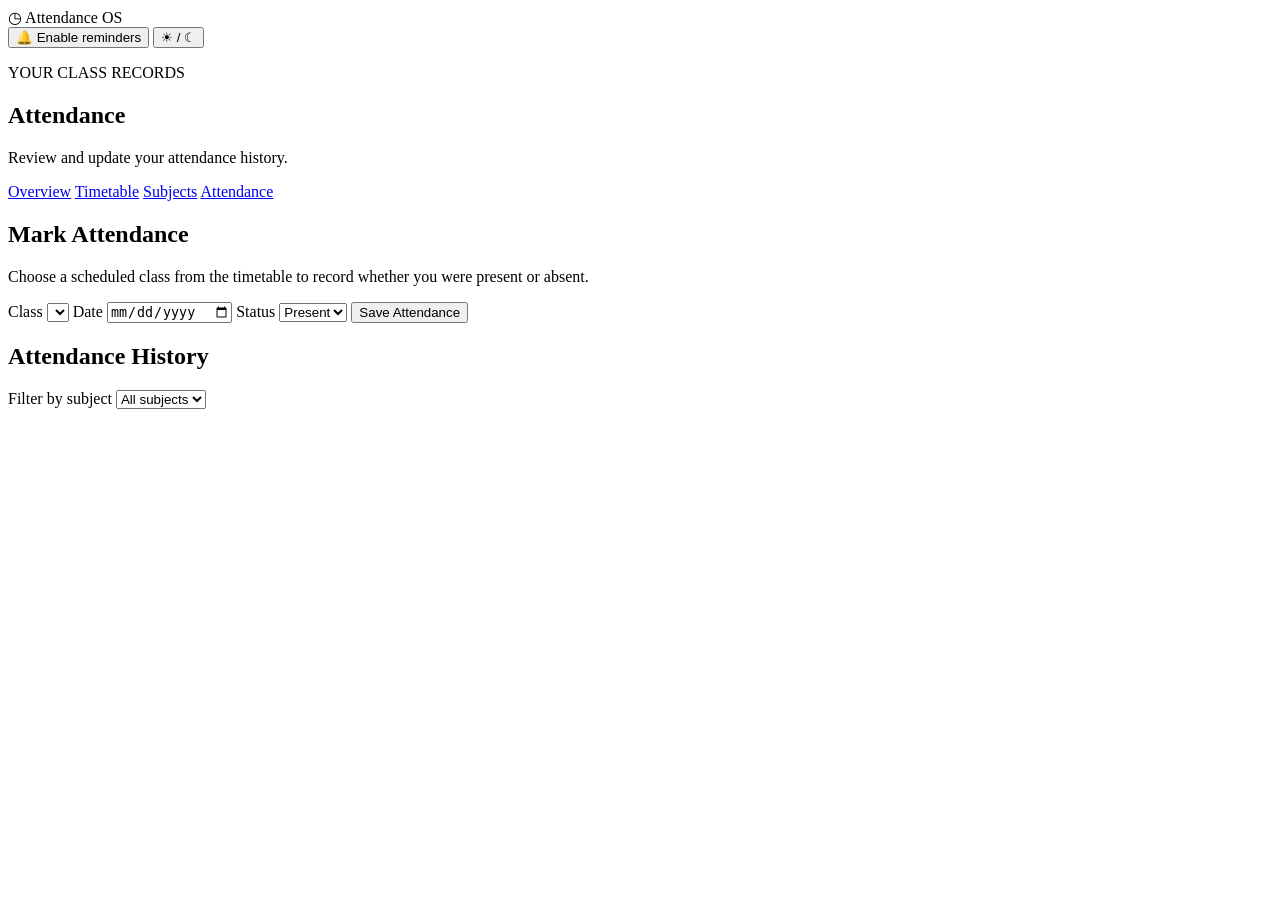
==== attendance.html @ 5bb1d7dc "Add files via upload" ====
<!DOCTYPE html>
<html lang="en">
<head>
    <meta charset="UTF-8">
    <meta name="viewport" content="width=device-width, initial-scale=1.0">
    <title>Attendance OS — Attendance</title>
    <link rel="stylesheet" href="style.css">
    <script src="app.js" defer></script>
</head>
<body>
<header>
    <div class="logo">◷ Attendance OS</div>
    <div class="header-actions">
        <button id="reminderBtn" type="button">🔔 Enable reminders</button>
        <button id="themeBtn" type="button" aria-label="Toggle colour theme">☀ / ☾</button>
    </div>
</header>

<main>
    <section class="welcome">
        <div>
            <p class="muted">YOUR CLASS RECORDS</p>
            <h1>Attendance</h1>
            <p class="muted">Review and update your attendance history.</p>
        </div>
    </section>

    <nav>
        <a class="tab" href="index.html">Overview</a>
        <a class="tab" href="timetable.html">Timetable</a>
        <a class="tab" href="subjects.html">Subjects</a>
        <a class="tab active" href="attendance.html">Attendance</a>
    </nav>

    <section>
        <h2>Mark Attendance</h2>
        <p class="muted">Choose a scheduled class from the timetable to record whether you were present or absent.</p>
        <div class="card form">
            <label for="recordClass">Class</label>
            <select id="recordClass"></select>

            <label for="recordDate">Date</label>
            <input type="date" id="recordDate">

            <label for="recordStatus">Status</label>
            <select id="recordStatus">
                <option value="Present">Present</option>
                <option value="Absent">Absent</option>
            </select>

            <button class="primary" id="saveAttendance" type="button">Save Attendance</button>
        </div>

        <h2>Attendance History</h2>
        <div class="card form">
            <label for="filterSubject">Filter by subject</label>
            <select id="filterSubject">
                <option value="all">All subjects</option>
            </select>
        </div>
        <div id="attendanceHistory"></div>
    </section>
</main>
</body>
</html>
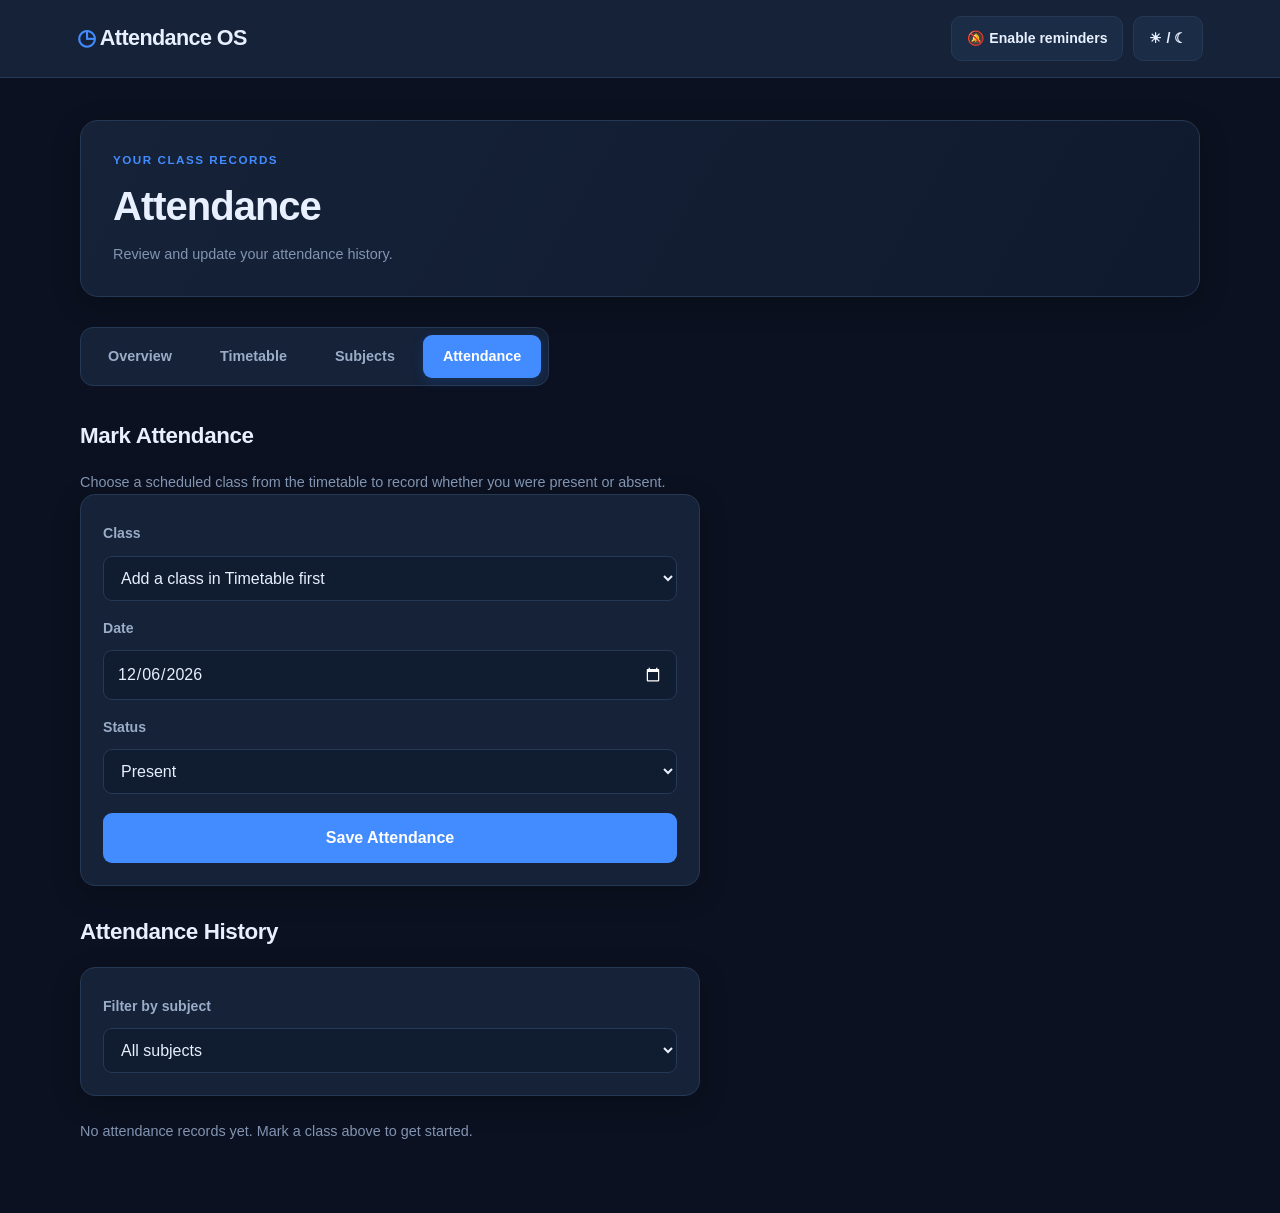
==== commit 46718589: "Add files via upload" ====
--- a/attendance.html
+++ b/attendance.html
@@ -3,7 +3,12 @@
 <head>
     <meta charset="UTF-8">
     <meta name="viewport" content="width=device-width, initial-scale=1.0">
-    <title>Attendance OS — Attendance</title>
+    <title>Campus Attendance — Attendance</title>
+    <meta name="theme-color" content="#0b1120">
+    <meta name="apple-mobile-web-app-capable" content="yes">
+    <meta name="apple-mobile-web-app-status-bar-style" content="black-translucent">
+    <link rel="manifest" href="manifest.json">
+    <link rel="apple-touch-icon" href="icons/icon-192.png">
     <link rel="stylesheet" href="style.css">
     <script src="app.js" defer></script>
 </head>
--- a/style.css
+++ b/style.css
@@ -0,0 +1,776 @@
+
+/* =========================================
+   ATTENDANCE OS — BLUE DESIGN SYSTEM
+   Dark mode: Navy + Electric Blue
+   Light mode: Cool White + Royal Blue
+========================================= */
+
+:root {
+    color-scheme: dark;
+
+    --bg: #0b1120;
+    --bg-secondary: #101a2e;
+    --surface: #152238;
+    --surface-hover: #1b2c46;
+
+    --text: #e8f0ff;
+    --text-secondary: #9aacc7;
+    --muted: #8294b1;
+
+    --primary: #438cff;
+    --primary-hover: #2674ed;
+    --primary-soft: rgba(67, 140, 255, 0.14);
+
+    --border: #263954;
+    --input-bg: #101c30;
+
+    --success: #35c98b;
+    --danger: #ff647c;
+    --warning: #f5bd58;
+
+    --shadow: 0 8px 28px rgba(0, 0, 0, 0.22);
+}
+
+/* =========================================
+   LIGHT MODE
+========================================= */
+
+body.light {
+    color-scheme: light;
+
+    --bg: #f3f7fc;
+    --bg-secondary: #eaf1fa;
+    --surface: #ffffff;
+    --surface-hover: #f1f6ff;
+
+    --text: #172b49;
+    --text-secondary: #526985;
+    --muted: #7286a2;
+
+    --primary: #246bea;
+    --primary-hover: #1458cf;
+    --primary-soft: rgba(36, 107, 234, 0.10);
+
+    --border: #dce6f3;
+    --input-bg: #f8faff;
+
+    --success: #159b68;
+    --danger: #dc405c;
+    --warning: #bd811d;
+
+    --shadow: 0 6px 24px rgba(30, 65, 110, 0.07);
+}
+
+/* =========================================
+   GLOBAL
+========================================= */
+
+* {
+    box-sizing: border-box;
+    margin: 0;
+    padding: 0;
+}
+
+html {
+    scroll-behavior: smooth;
+}
+
+body {
+    min-height: 100vh;
+    background: var(--bg);
+    color: var(--text);
+    font-family: -apple-system, BlinkMacSystemFont, "Segoe UI",
+                 Roboto, Helvetica, Arial, sans-serif;
+    line-height: 1.6;
+    transition: background 0.25s ease, color 0.25s ease;
+}
+
+button,
+input,
+select {
+    font: inherit;
+}
+
+button {
+    cursor: pointer;
+    transition: background 0.2s ease,
+                border-color 0.2s ease,
+                transform 0.15s ease;
+}
+
+button:active {
+    transform: scale(0.98);
+}
+
+.hidden {
+    display: none !important;
+}
+
+.muted {
+    color: var(--muted);
+    font-size: 0.9rem;
+}
+
+/* =========================================
+   HEADER
+========================================= */
+
+header {
+    min-height: 76px;
+    padding: 16px 6%;
+    display: flex;
+    justify-content: space-between;
+    align-items: center;
+    gap: 16px;
+
+    background: var(--surface);
+    border-bottom: 1px solid var(--border);
+    position: sticky;
+    top: 0;
+    z-index: 100;
+
+    transition: background 0.25s ease;
+}
+
+.logo {
+    font-size: 1.35rem;
+    font-weight: 750;
+    letter-spacing: -0.6px;
+    color: var(--text);
+}
+
+.logo::first-letter {
+    color: var(--primary);
+}
+
+.header-actions {
+    display: flex;
+    align-items: center;
+    gap: 10px;
+}
+
+.header-actions button {
+    padding: 10px 15px;
+    border: 1px solid var(--border);
+    border-radius: 10px;
+    background: var(--surface-hover);
+    color: var(--text);
+    font-size: 0.88rem;
+    font-weight: 600;
+}
+
+.header-actions button:hover {
+    border-color: var(--primary);
+    background: var(--primary-soft);
+}
+
+.header-actions button:disabled {
+    opacity: 0.55;
+    cursor: not-allowed;
+}
+
+/* =========================================
+   MAIN LAYOUT
+========================================= */
+
+main {
+    width: min(1120px, 88%);
+    margin: 42px auto 70px;
+}
+
+/* =========================================
+   WELCOME SECTION
+========================================= */
+
+.welcome {
+    padding: 30px 32px;
+    margin-bottom: 30px;
+    border: 1px solid var(--border);
+    border-radius: 18px;
+
+    background:
+        linear-gradient(
+            120deg,
+            var(--surface),
+            var(--bg-secondary)
+        );
+    box-shadow: var(--shadow);
+}
+
+.welcome h1 {
+    font-size: clamp(1.8rem, 4vw, 2.5rem);
+    font-weight: 750;
+    letter-spacing: -1px;
+    margin: 5px 0;
+}
+
+.welcome .muted:first-child {
+    color: var(--primary);
+    font-weight: 750;
+    font-size: 0.73rem;
+    letter-spacing: 1.5px;
+}
+
+/* =========================================
+   NAVIGATION
+========================================= */
+
+nav {
+    display: flex;
+    gap: 8px;
+    padding: 7px;
+    margin-bottom: 32px;
+
+    background: var(--surface);
+    border: 1px solid var(--border);
+    border-radius: 13px;
+    width: fit-content;
+}
+
+.tab {
+    border: none;
+    border-radius: 9px;
+    padding: 10px 20px;
+    background: transparent;
+    color: var(--text-secondary);
+    font-weight: 650;
+    font-size: 0.9rem;
+}
+
+.tab:hover {
+    color: var(--text);
+    background: var(--surface-hover);
+}
+
+.tab.active {
+    background: var(--primary);
+    color: white;
+    box-shadow: 0 3px 12px rgba(36, 107, 234, 0.22);
+}
+
+/* =========================================
+   HEADINGS
+========================================= */
+
+h2 {
+    font-size: 1.4rem;
+    letter-spacing: -0.4px;
+    margin: 28px 0 17px;
+}
+
+h3 {
+    font-size: 1.05rem;
+    font-weight: 700;
+    margin-bottom: 8px;
+}
+
+/* =========================================
+   CARDS
+========================================= */
+
+.card {
+    background: var(--surface);
+    border: 1px solid var(--border);
+    border-radius: 15px;
+    padding: 22px;
+    box-shadow: var(--shadow);
+    min-width: 0;
+
+    transition: background 0.25s ease,
+                border-color 0.25s ease;
+}
+
+.card > p {
+    color: var(--text-secondary);
+}
+
+.card h2 {
+    margin: 8px 0 0;
+    font-size: 2rem;
+    color: var(--primary);
+    font-weight: 750;
+}
+
+/* =========================================
+   DASHBOARD STATS
+========================================= */
+
+.stats {
+    display: grid;
+    grid-template-columns: repeat(4, minmax(0, 1fr));
+    gap: 16px;
+    margin-bottom: 22px;
+}
+
+.stats .card {
+    position: relative;
+    overflow: hidden;
+}
+
+.stats .card::before {
+    content: "";
+    position: absolute;
+    top: 0;
+    left: 0;
+    height: 3px;
+    width: 100%;
+    background: var(--primary);
+}
+
+.stats .card p {
+    font-size: 0.88rem;
+    color: var(--text-secondary);
+}
+
+.stats .card h2 {
+    font-size: 2.1rem;
+    margin-top: 10px;
+}
+
+/* =========================================
+   PROGRESS BARS
+========================================= */
+
+.progress-card {
+    margin-bottom: 30px;
+}
+
+.progress-card h3 {
+    margin-bottom: 18px;
+}
+
+.progress {
+    width: 100%;
+    height: 9px;
+    overflow: hidden;
+    border-radius: 20px;
+    background: var(--bg-secondary);
+    margin: 12px 0;
+}
+
+.progress div {
+    height: 100%;
+    width: 0;
+    border-radius: inherit;
+
+    background: linear-gradient(
+        90deg,
+        #2874ee,
+        #62b4ff
+    );
+
+    transition: width 0.35s ease;
+}
+
+.progress-card #status {
+    color: var(--text-secondary);
+    font-size: 0.9rem;
+    margin-top: 12px;
+}
+
+/* =========================================
+   SUBJECT GRID
+========================================= */
+
+.subject-grid {
+    display: grid;
+    grid-template-columns: repeat(2, minmax(0, 1fr));
+    gap: 16px;
+    margin-bottom: 30px;
+}
+
+.subject-grid .card h3 {
+    margin-bottom: 8px;
+}
+
+.subject-grid .card h2 {
+    margin: 4px 0;
+    font-size: 1.8rem;
+}
+
+/* =========================================
+   FORMS
+========================================= */
+
+.form {
+    display: flex;
+    flex-direction: column;
+    gap: 11px;
+    max-width: 620px;
+    margin-bottom: 24px;
+}
+
+label {
+    color: var(--text-secondary);
+    font-weight: 650;
+    font-size: 0.88rem;
+    margin-top: 5px;
+}
+
+input,
+select {
+    width: 100%;
+    min-height: 45px;
+    padding: 10px 13px;
+
+    color: var(--text);
+    background: var(--input-bg);
+    border: 1px solid var(--border);
+    border-radius: 9px;
+    outline: none;
+
+    transition: border-color 0.2s ease,
+                box-shadow 0.2s ease;
+}
+
+input::placeholder {
+    color: var(--muted);
+}
+
+input:focus,
+select:focus {
+    border-color: var(--primary);
+    box-shadow: 0 0 0 3px var(--primary-soft);
+}
+
+select option {
+    background: var(--surface);
+    color: var(--text);
+}
+
+/* =========================================
+   BUTTONS
+========================================= */
+
+.primary {
+    border: none;
+    border-radius: 9px;
+    padding: 12px 18px;
+    background: var(--primary);
+    color: white;
+    font-weight: 700;
+    margin-top: 8px;
+}
+
+.primary:hover {
+    background: var(--primary-hover);
+}
+
+button.danger {
+    background: rgba(255, 100, 124, 0.10);
+    border: 1px solid rgba(255, 100, 124, 0.25);
+    color: var(--danger);
+    border-radius: 9px;
+    padding: 9px 13px;
+    font-weight: 650;
+}
+
+button.danger:hover {
+    background: rgba(255, 100, 124, 0.18);
+}
+
+/* =========================================
+   SUBJECT LIST
+========================================= */
+
+#subjectList {
+    display: flex;
+    flex-direction: column;
+    gap: 14px;
+}
+
+.subject-row {
+    display: flex;
+    justify-content: space-between;
+    align-items: center;
+    gap: 18px;
+}
+
+.subject-row .progress {
+    max-width: 420px;
+}
+
+/* =========================================
+   TIMETABLE DAYS
+========================================= */
+
+.days {
+    display: grid;
+    grid-template-columns: repeat(7, minmax(0, 1fr));
+    gap: 10px;
+    margin: 25px 0;
+}
+
+.day {
+    padding: 13px 8px;
+    border: 1px solid var(--border);
+    border-radius: 11px;
+    background: var(--surface);
+    color: var(--text-secondary);
+
+    display: flex;
+    flex-direction: column;
+    align-items: center;
+    gap: 4px;
+}
+
+.day strong {
+    font-size: 1.05rem;
+    color: var(--text);
+}
+
+.day:hover {
+    border-color: var(--primary);
+    background: var(--primary-soft);
+}
+
+.day.selected {
+    background: var(--primary);
+    border-color: var(--primary);
+    color: white;
+}
+
+.day.selected strong {
+    color: white;
+}
+
+/* =========================================
+   CLASS ROWS
+========================================= */
+
+#dayClasses,
+#todayClasses {
+    display: flex;
+    flex-direction: column;
+    gap: 12px;
+}
+
+.class-row {
+    display: flex;
+    align-items: center;
+    gap: 12px;
+    padding: 15px 17px;
+
+    background: var(--surface);
+    border: 1px solid var(--border);
+    border-radius: 12px;
+
+    transition: border-color 0.2s ease,
+                background 0.2s ease;
+}
+
+.class-row:hover {
+    border-color: var(--primary);
+}
+
+.class-row > div {
+    flex: 1;
+    min-width: 0;
+}
+
+.class-row strong {
+    font-size: 0.96rem;
+}
+
+.class-row p {
+    margin-top: 3px;
+    font-size: 0.85rem;
+}
+
+.class-row span {
+    color: var(--text-secondary);
+    font-size: 0.85rem;
+    font-weight: 600;
+}
+
+.class-row button:not(.danger) {
+    background: var(--primary-soft);
+    color: var(--primary);
+    border: 1px solid rgba(67, 140, 255, 0.25);
+    padding: 8px 13px;
+    border-radius: 8px;
+    font-weight: 700;
+}
+
+.class-row button:not(.danger):hover {
+    background: var(--primary);
+    color: white;
+}
+
+/* =========================================
+   FOCUS ACCESSIBILITY
+========================================= */
+
+button:focus-visible {
+    outline: 3px solid var(--primary);
+    outline-offset: 3px;
+}
+
+/* =========================================
+   RESPONSIVE — TABLETS
+========================================= */
+
+@media (max-width: 850px) {
+    main {
+        width: 92%;
+    }
+
+    .stats {
+        grid-template-columns: repeat(2, minmax(0, 1fr));
+    }
+
+    .days {
+        gap: 6px;
+    }
+
+    .day {
+        padding: 11px 5px;
+        font-size: 0.85rem;
+    }
+}
+
+/* =========================================
+   RESPONSIVE — PHONES
+========================================= */
+
+@media (max-width: 560px) {
+    header {
+        padding: 13px 4%;
+        min-height: 66px;
+    }
+
+    .logo {
+        font-size: 1.08rem;
+    }
+
+    .header-actions {
+        gap: 6px;
+    }
+
+    .header-actions button {
+        padding: 9px 10px;
+        font-size: 0.77rem;
+    }
+
+    main {
+        width: 92%;
+        margin: 25px auto 45px;
+    }
+
+    .welcome {
+        padding: 23px 20px;
+        border-radius: 14px;
+    }
+
+    .welcome h1 {
+        font-size: 1.8rem;
+    }
+
+    nav {
+        width: 100%;
+        justify-content: space-between;
+        gap: 4px;
+        margin-bottom: 25px;
+    }
+
+    .tab {
+        flex: 1;
+        padding: 10px 5px;
+        font-size: 0.82rem;
+    }
+
+    h2 {
+        font-size: 1.25rem;
+        margin: 23px 0 14px;
+    }
+
+    .stats {
+        gap: 10px;
+    }
+
+    .stats .card {
+        padding: 16px;
+    }
+
+    .stats .card p {
+        font-size: 0.78rem;
+    }
+
+    .stats .card h2 {
+        font-size: 1.7rem;
+    }
+
+    .card {
+        padding: 17px;
+        border-radius: 12px;
+    }
+
+    .subject-grid {
+        grid-template-columns: 1fr;
+        gap: 11px;
+    }
+
+    .subject-row {
+        align-items: flex-start;
+    }
+
+    .days {
+        grid-template-columns: repeat(4, minmax(0, 1fr));
+    }
+
+    .class-row {
+        padding: 12px;
+        gap: 8px;
+        flex-wrap: wrap;
+    }
+
+    .class-row > div {
+        flex-basis: 100%;
+    }
+
+    .class-row button {
+        flex: 1;
+    }
+
+    .form {
+        padding: 17px;
+    }
+}
+
+/* =========================================
+   SMALL PHONES
+========================================= */
+
+@media (max-width: 360px) {
+    .header-actions button {
+        padding: 8px;
+        font-size: 0.7rem;
+    }
+
+    .logo {
+        font-size: 0.95rem;
+    }
+
+    .stats .card {
+        padding: 12px;
+    }
+
+    .stats .card h2 {
+        font-size: 1.5rem;
+    }
+}
+
+
+/* Multi-page navigation: the navigation items are links now. */
+nav a {
+    text-decoration: none;
+    display: block;
+}
+
+/* Attendance record status labels */
+.attendance-present {
+    color: var(--success) !important;
+}
+.attendance-absent {
+    color: var(--danger) !important;
+}
